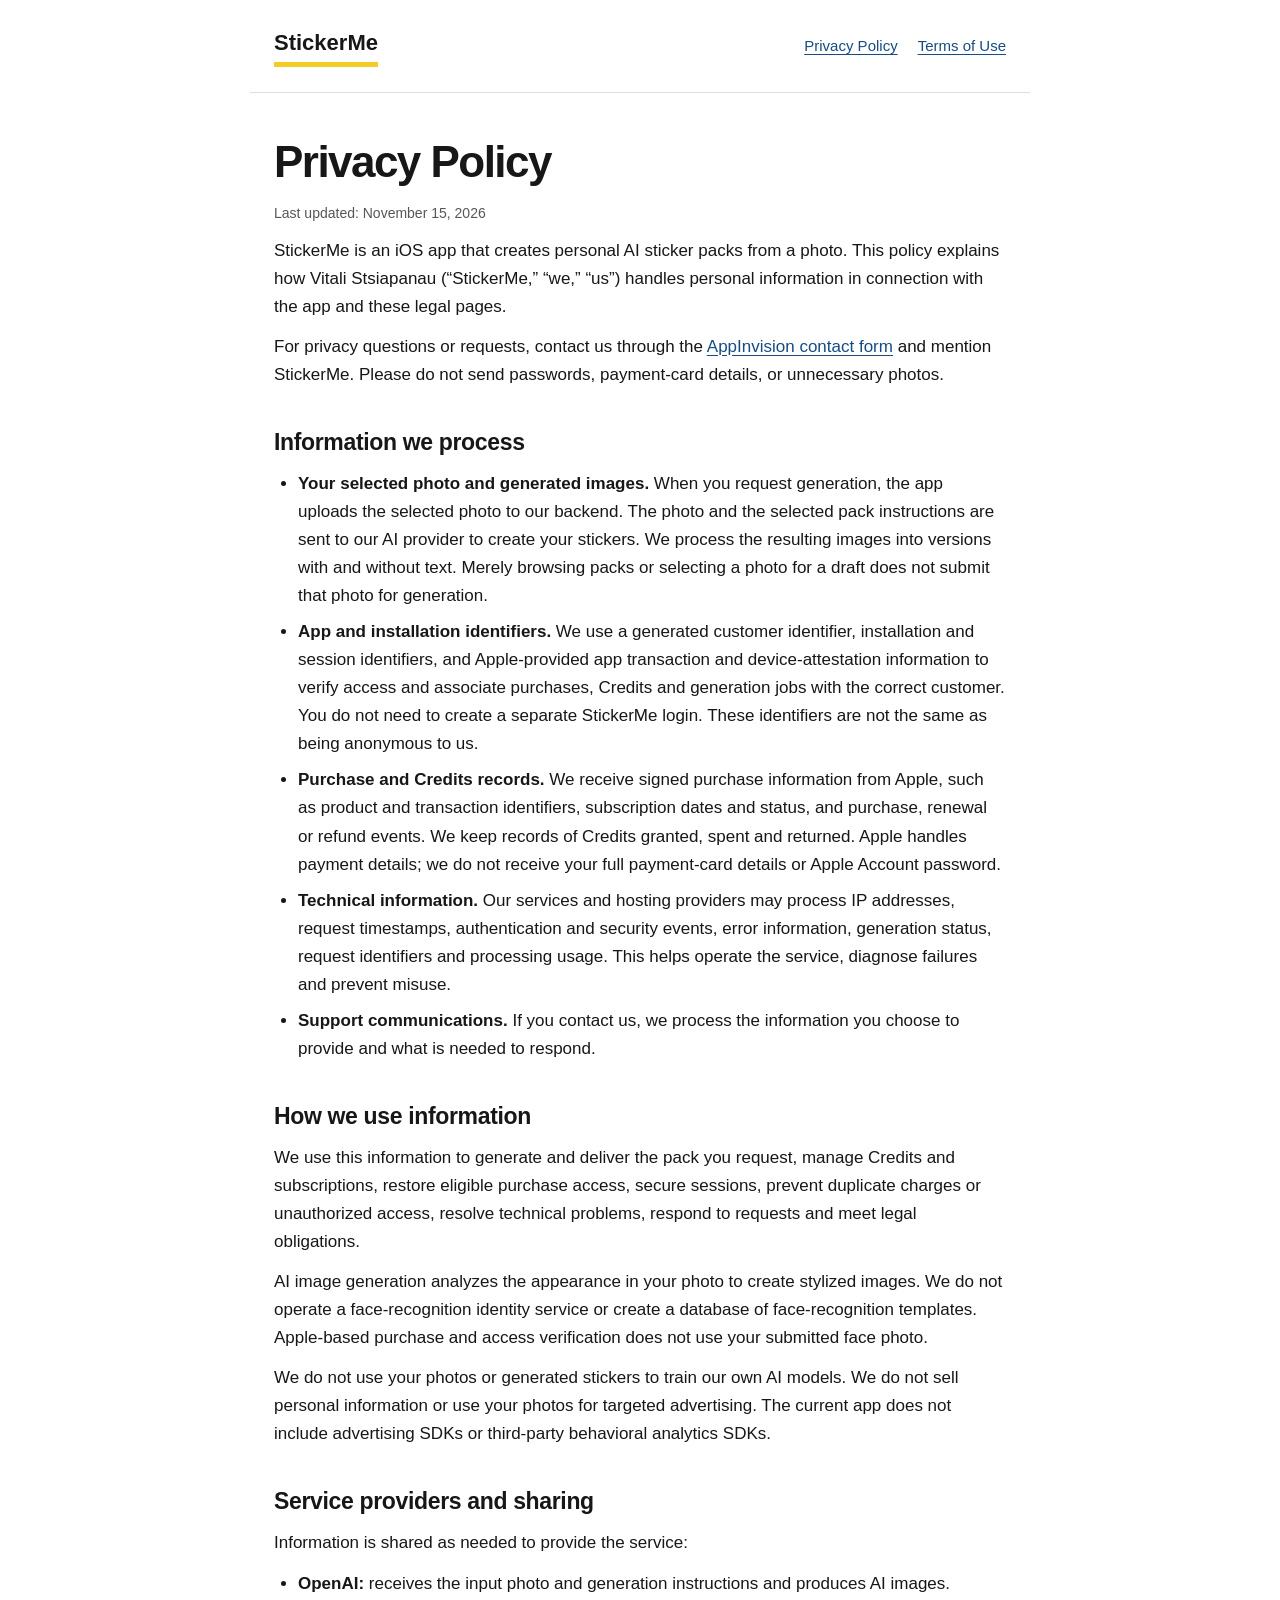
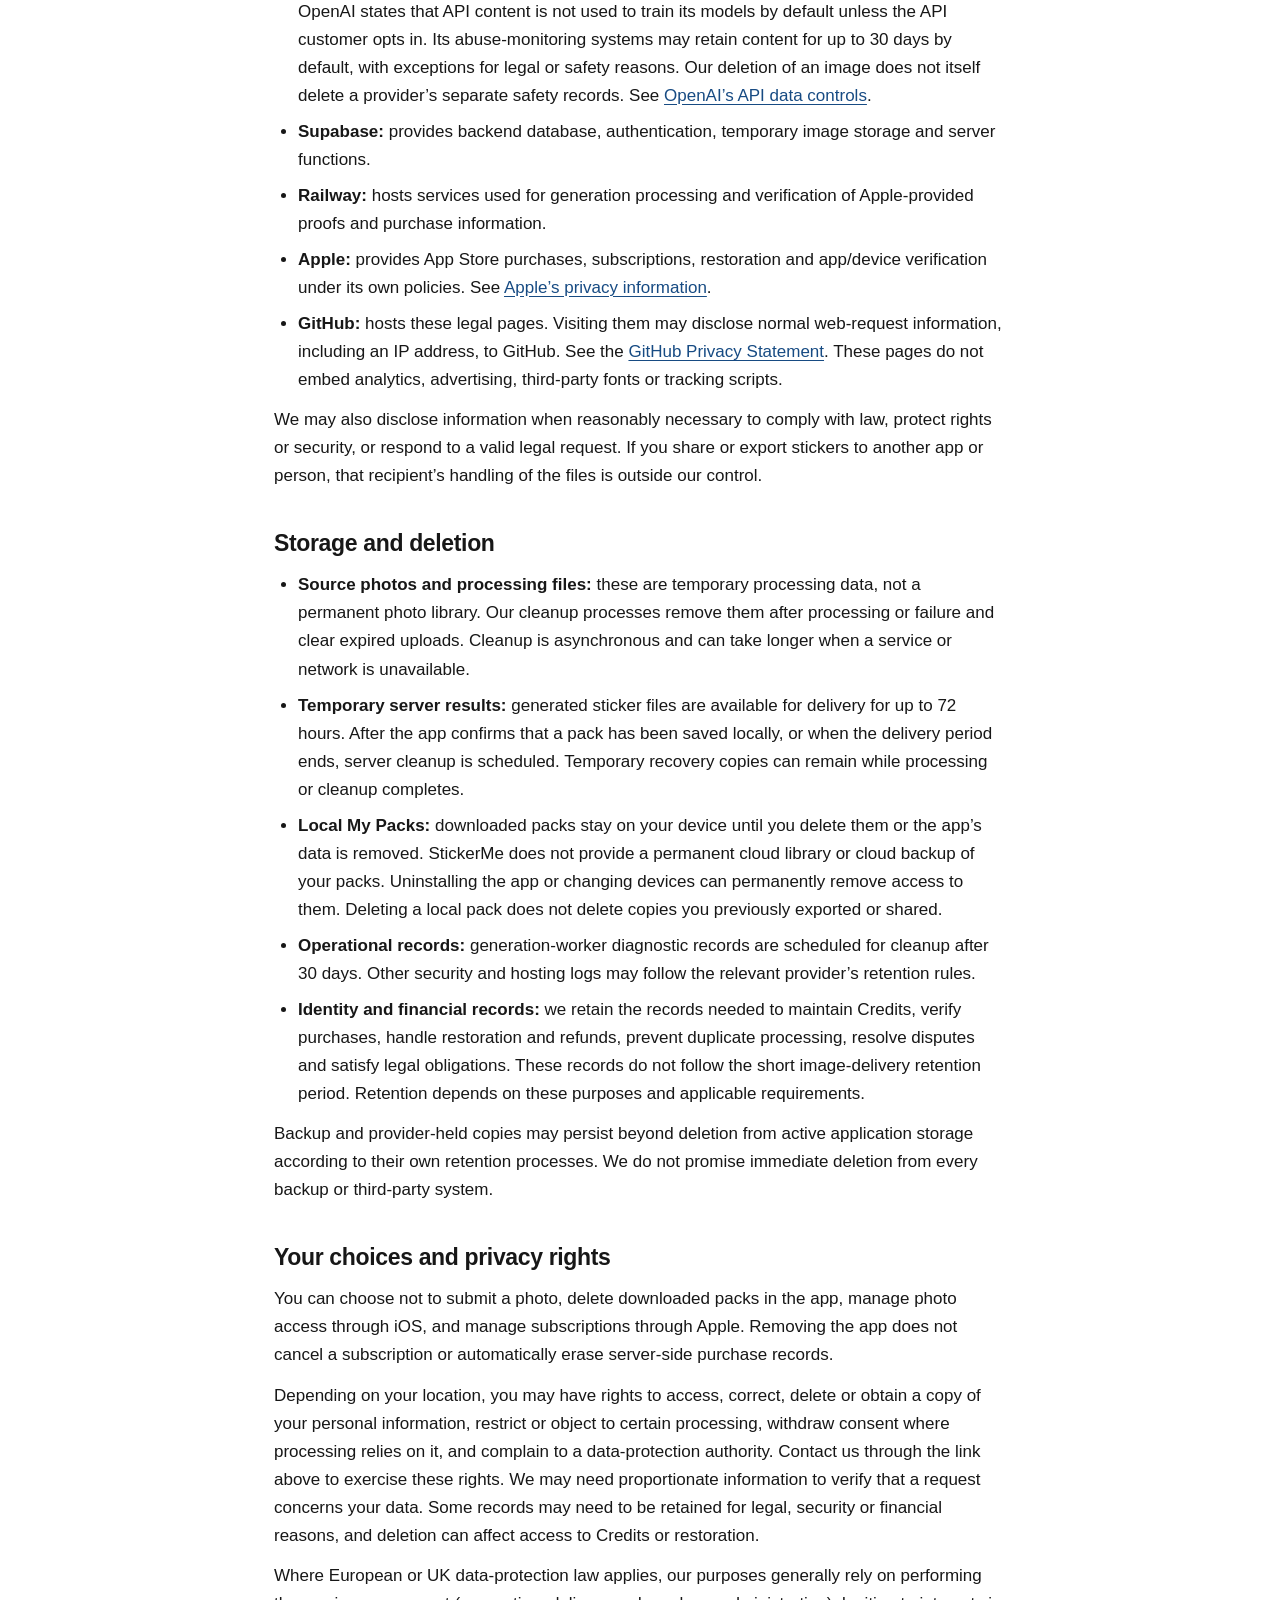
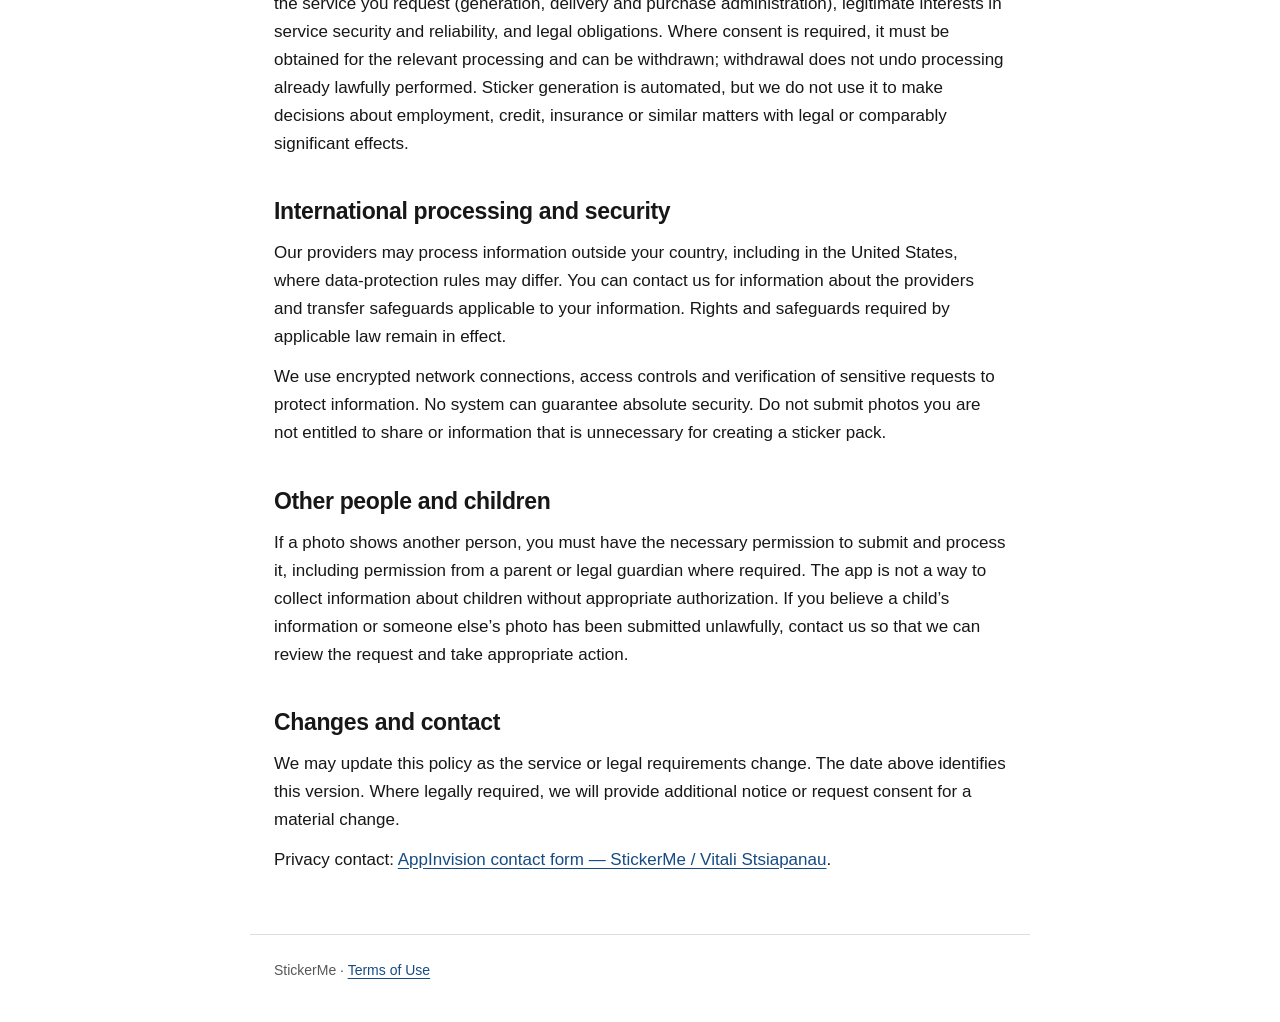
==== privacy/index.html @ 37896ce9 "Publish StickerMe Privacy Policy and Terms of Use" ====
<!doctype html>
<html lang="en">
<head>
<meta charset="utf-8"><meta name="viewport" content="width=device-width, initial-scale=1">
<meta name="description" content="How StickerMe handles photos, AI-generated stickers, purchases, identifiers and privacy requests.">
<title>Privacy Policy — StickerMe</title><link rel="stylesheet" href="../styles.css">
</head>
<body>
<a class="skip" href="#content">Skip to content</a>
<header><a class="brand" href="../">StickerMe</a><nav aria-label="Legal documents"><a href="./" aria-current="page">Privacy Policy</a><a href="../terms/">Terms of Use</a></nav></header>
<main id="content">
<h1>Privacy Policy</h1>
<p class="meta">Last updated: November 15, 2026</p>
<p>StickerMe is an iOS app that creates personal AI sticker packs from a photo. This policy explains how Vitali Stsiapanau (“StickerMe,” “we,” “us”) handles personal information in connection with the app and these legal pages.</p>
<p>For privacy questions or requests, contact us through the <a href="https://www.appinvision.com/#contact">AppInvision contact form</a> and mention StickerMe. Please do not send passwords, payment-card details, or unnecessary photos.</p>
<h2>Information we process</h2>
<ul>
<li><strong>Your selected photo and generated images.</strong> When you request generation, the app uploads the selected photo to our backend. The photo and the selected pack instructions are sent to our AI provider to create your stickers. We process the resulting images into versions with and without text. Merely browsing packs or selecting a photo for a draft does not submit that photo for generation.</li>
<li><strong>App and installation identifiers.</strong> We use a generated customer identifier, installation and session identifiers, and Apple-provided app transaction and device-attestation information to verify access and associate purchases, Credits and generation jobs with the correct customer. You do not need to create a separate StickerMe login. These identifiers are not the same as being anonymous to us.</li>
<li><strong>Purchase and Credits records.</strong> We receive signed purchase information from Apple, such as product and transaction identifiers, subscription dates and status, and purchase, renewal or refund events. We keep records of Credits granted, spent and returned. Apple handles payment details; we do not receive your full payment-card details or Apple Account password.</li>
<li><strong>Technical information.</strong> Our services and hosting providers may process IP addresses, request timestamps, authentication and security events, error information, generation status, request identifiers and processing usage. This helps operate the service, diagnose failures and prevent misuse.</li>
<li><strong>Support communications.</strong> If you contact us, we process the information you choose to provide and what is needed to respond.</li>
</ul>
<h2>How we use information</h2>
<p>We use this information to generate and deliver the pack you request, manage Credits and subscriptions, restore eligible purchase access, secure sessions, prevent duplicate charges or unauthorized access, resolve technical problems, respond to requests and meet legal obligations.</p>
<p>AI image generation analyzes the appearance in your photo to create stylized images. We do not operate a face-recognition identity service or create a database of face-recognition templates. Apple-based purchase and access verification does not use your submitted face photo.</p>
<p>We do not use your photos or generated stickers to train our own AI models. We do not sell personal information or use your photos for targeted advertising. The current app does not include advertising SDKs or third-party behavioral analytics SDKs.</p>
<h2>Service providers and sharing</h2>
<p>Information is shared as needed to provide the service:</p>
<ul>
<li><strong>OpenAI:</strong> receives the input photo and generation instructions and produces AI images. OpenAI states that API content is not used to train its models by default unless the API customer opts in. Its abuse-monitoring systems may retain content for up to 30 days by default, with exceptions for legal or safety reasons. Our deletion of an image does not itself delete a provider’s separate safety records. See <a href="https://developers.openai.com/api/docs/guides/your-data">OpenAI’s API data controls</a>.</li>
<li><strong>Supabase:</strong> provides backend database, authentication, temporary image storage and server functions.</li>
<li><strong>Railway:</strong> hosts services used for generation processing and verification of Apple-provided proofs and purchase information.</li>
<li><strong>Apple:</strong> provides App Store purchases, subscriptions, restoration and app/device verification under its own policies. See <a href="https://www.apple.com/legal/privacy/">Apple’s privacy information</a>.</li>
<li><strong>GitHub:</strong> hosts these legal pages. Visiting them may disclose normal web-request information, including an IP address, to GitHub. See the <a href="https://docs.github.com/en/site-policy/privacy-policies/github-general-privacy-statement">GitHub Privacy Statement</a>. These pages do not embed analytics, advertising, third-party fonts or tracking scripts.</li>
</ul>
<p>We may also disclose information when reasonably necessary to comply with law, protect rights or security, or respond to a valid legal request. If you share or export stickers to another app or person, that recipient’s handling of the files is outside our control.</p>
<h2>Storage and deletion</h2>
<ul>
<li><strong>Source photos and processing files:</strong> these are temporary processing data, not a permanent photo library. Our cleanup processes remove them after processing or failure and clear expired uploads. Cleanup is asynchronous and can take longer when a service or network is unavailable.</li>
<li><strong>Temporary server results:</strong> generated sticker files are available for delivery for up to 72 hours. After the app confirms that a pack has been saved locally, or when the delivery period ends, server cleanup is scheduled. Temporary recovery copies can remain while processing or cleanup completes.</li>
<li><strong>Local My Packs:</strong> downloaded packs stay on your device until you delete them or the app’s data is removed. StickerMe does not provide a permanent cloud library or cloud backup of your packs. Uninstalling the app or changing devices can permanently remove access to them. Deleting a local pack does not delete copies you previously exported or shared.</li>
<li><strong>Operational records:</strong> generation-worker diagnostic records are scheduled for cleanup after 30 days. Other security and hosting logs may follow the relevant provider’s retention rules.</li>
<li><strong>Identity and financial records:</strong> we retain the records needed to maintain Credits, verify purchases, handle restoration and refunds, prevent duplicate processing, resolve disputes and satisfy legal obligations. These records do not follow the short image-delivery retention period. Retention depends on these purposes and applicable requirements.</li>
</ul>
<p>Backup and provider-held copies may persist beyond deletion from active application storage according to their own retention processes. We do not promise immediate deletion from every backup or third-party system.</p>
<h2>Your choices and privacy rights</h2>
<p>You can choose not to submit a photo, delete downloaded packs in the app, manage photo access through iOS, and manage subscriptions through Apple. Removing the app does not cancel a subscription or automatically erase server-side purchase records.</p>
<p>Depending on your location, you may have rights to access, correct, delete or obtain a copy of your personal information, restrict or object to certain processing, withdraw consent where processing relies on it, and complain to a data-protection authority. Contact us through the link above to exercise these rights. We may need proportionate information to verify that a request concerns your data. Some records may need to be retained for legal, security or financial reasons, and deletion can affect access to Credits or restoration.</p>
<p>Where European or UK data-protection law applies, our purposes generally rely on performing the service you request (generation, delivery and purchase administration), legitimate interests in service security and reliability, and legal obligations. Where consent is required, it must be obtained for the relevant processing and can be withdrawn; withdrawal does not undo processing already lawfully performed. Sticker generation is automated, but we do not use it to make decisions about employment, credit, insurance or similar matters with legal or comparably significant effects.</p>
<h2>International processing and security</h2>
<p>Our providers may process information outside your country, including in the United States, where data-protection rules may differ. You can contact us for information about the providers and transfer safeguards applicable to your information. Rights and safeguards required by applicable law remain in effect.</p>
<p>We use encrypted network connections, access controls and verification of sensitive requests to protect information. No system can guarantee absolute security. Do not submit photos you are not entitled to share or information that is unnecessary for creating a sticker pack.</p>
<h2>Other people and children</h2>
<p>If a photo shows another person, you must have the necessary permission to submit and process it, including permission from a parent or legal guardian where required. The app is not a way to collect information about children without appropriate authorization. If you believe a child’s information or someone else’s photo has been submitted unlawfully, contact us so that we can review the request and take appropriate action.</p>
<h2>Changes and contact</h2>
<p>We may update this policy as the service or legal requirements change. The date above identifies this version. Where legally required, we will provide additional notice or request consent for a material change.</p>
<p>Privacy contact: <a href="https://www.appinvision.com/#contact">AppInvision contact form — StickerMe / Vitali Stsiapanau</a>.</p>
</main>
<footer>StickerMe · <a href="../terms/">Terms of Use</a></footer>
</body></html>
---- styles.css ----
:root { color-scheme: light; --paper: #fff; --ink: #171717; --muted: #575757; --line: #ddd; --accent: #f5cc26; --link: #174b83; }
* { box-sizing: border-box; }
html { -webkit-text-size-adjust: 100%; }
body { margin: 0; background: var(--paper); color: var(--ink); font: 17px/1.65 -apple-system, BlinkMacSystemFont, "Segoe UI", sans-serif; }
a { color: var(--link); text-underline-offset: .18em; overflow-wrap: anywhere; }
a:hover { text-decoration-thickness: 2px; }
a:focus-visible { outline: 3px solid var(--ink); outline-offset: 4px; background: var(--accent); }
header, main, footer { max-width: 780px; margin: auto; padding: 24px; }
header { border-bottom: 1px solid var(--line); display: flex; flex-wrap: wrap; gap: 16px; align-items: center; justify-content: space-between; }
.brand { color: var(--ink); font-weight: 800; font-size: 22px; text-decoration: none; border-bottom: 5px solid var(--accent); }
nav { display: flex; flex-wrap: wrap; gap: 8px 20px; font-size: 15px; }
nav a { display: inline-flex; align-items: center; min-height: 44px; }
h1 { font-size: clamp(30px, 7vw, 44px); line-height: 1.15; letter-spacing: -.035em; margin: 20px 0 14px; }
h2 { font-size: 23px; line-height: 1.35; margin: 38px 0 12px; letter-spacing: -.015em; }
p, ul { margin: 12px 0; }
ul { padding-left: 24px; }
li { margin: 8px 0; }
.meta, footer { color: var(--muted); font-size: 14px; }
footer { border-top: 1px solid var(--line); margin-top: 24px; padding-bottom: 40px; }
.skip { position: absolute; top: -100px; left: 16px; padding: 12px; background: white; }
.skip:focus { top: 12px; }
@media (max-width: 420px) { header, main, footer { padding-left: 20px; padding-right: 20px; } }
@media print { header, .skip { display: none; } main { max-width: none; } a { color: inherit; } }
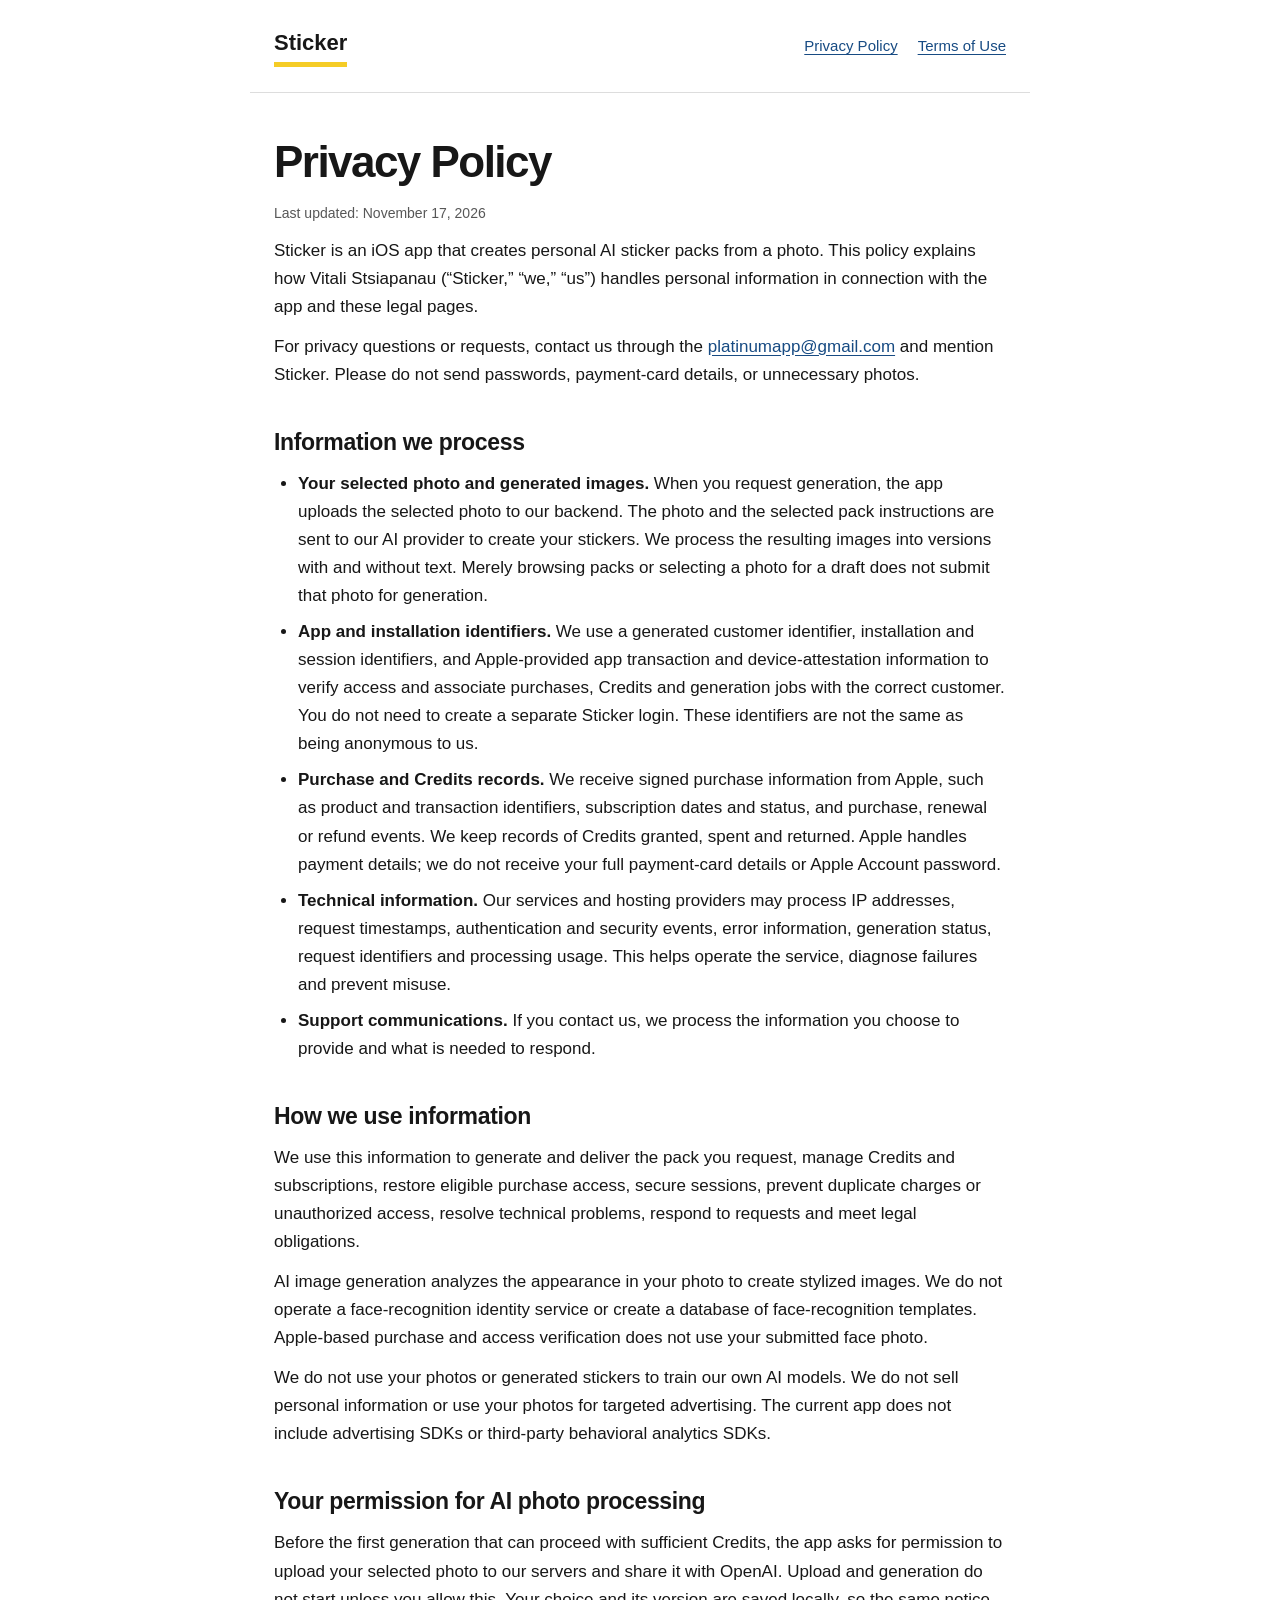
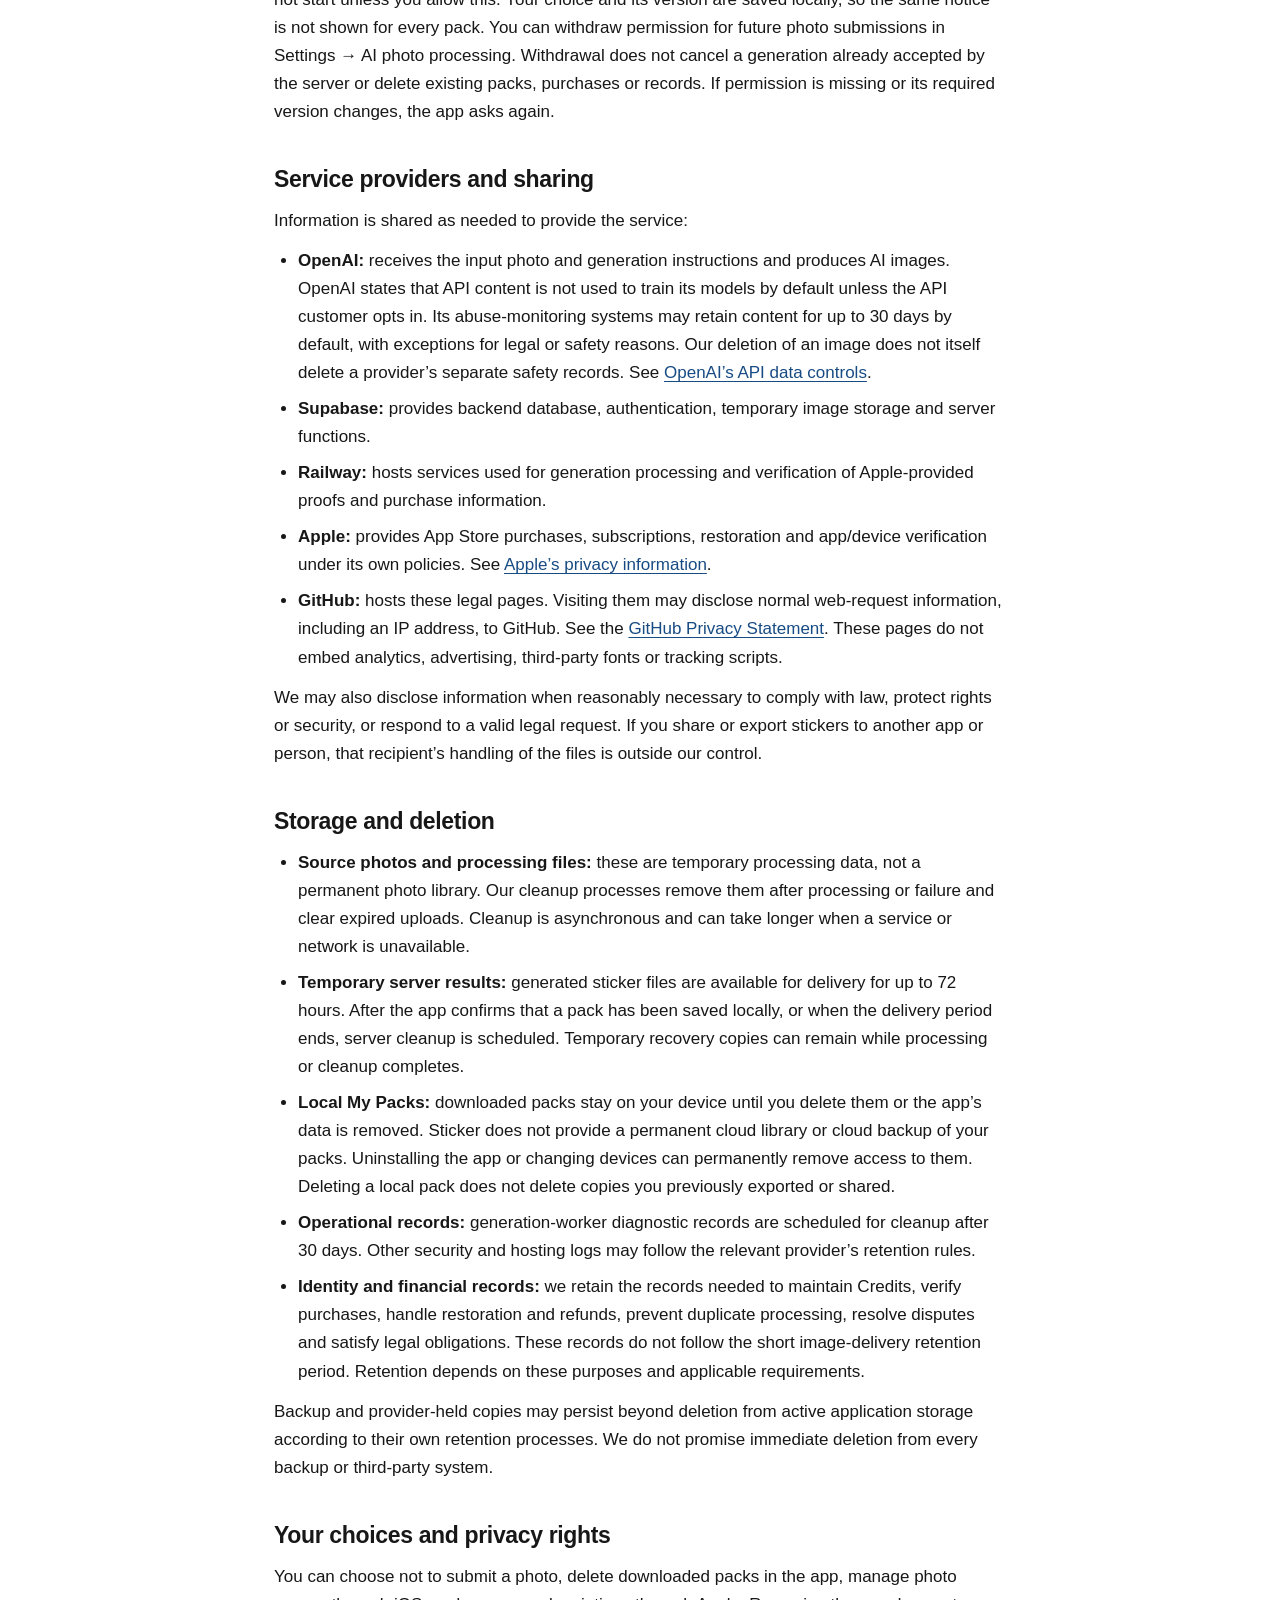
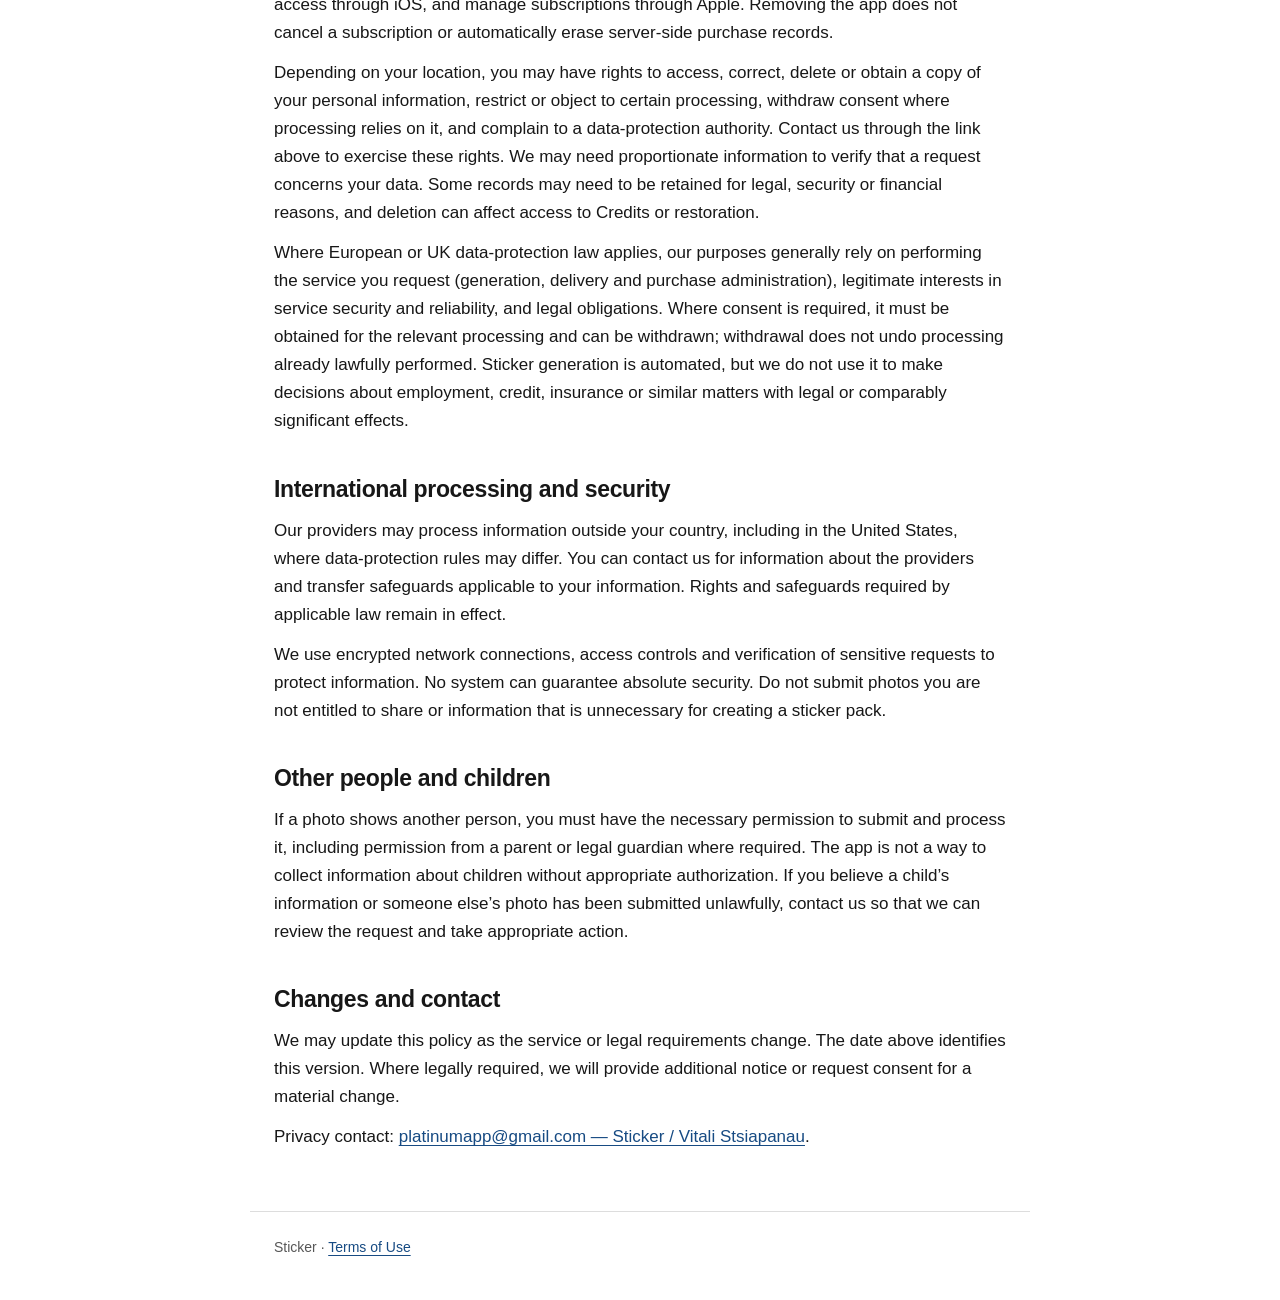
==== commit 747e1e51: "Align legal pages with Sticker consent and support" ====
--- a/privacy/index.html
+++ b/privacy/index.html
@@ -2,21 +2,21 @@
 <html lang="en">
 <head>
 <meta charset="utf-8"><meta name="viewport" content="width=device-width, initial-scale=1">
-<meta name="description" content="How StickerMe handles photos, AI-generated stickers, purchases, identifiers and privacy requests.">
-<title>Privacy Policy — StickerMe</title><link rel="stylesheet" href="../styles.css">
+<meta name="description" content="How Sticker handles photos, AI-generated stickers, purchases, identifiers and privacy requests.">
+<title>Privacy Policy — Sticker</title><link rel="stylesheet" href="../styles.css">
 </head>
 <body>
 <a class="skip" href="#content">Skip to content</a>
-<header><a class="brand" href="../">StickerMe</a><nav aria-label="Legal documents"><a href="./" aria-current="page">Privacy Policy</a><a href="../terms/">Terms of Use</a></nav></header>
+<header><a class="brand" href="../">Sticker</a><nav aria-label="Legal documents"><a href="./" aria-current="page">Privacy Policy</a><a href="../terms/">Terms of Use</a></nav></header>
 <main id="content">
 <h1>Privacy Policy</h1>
-<p class="meta">Last updated: November 15, 2026</p>
-<p>StickerMe is an iOS app that creates personal AI sticker packs from a photo. This policy explains how Vitali Stsiapanau (“StickerMe,” “we,” “us”) handles personal information in connection with the app and these legal pages.</p>
-<p>For privacy questions or requests, contact us through the <a href="https://www.appinvision.com/#contact">AppInvision contact form</a> and mention StickerMe. Please do not send passwords, payment-card details, or unnecessary photos.</p>
+<p class="meta">Last updated: November 17, 2026</p>
+<p>Sticker is an iOS app that creates personal AI sticker packs from a photo. This policy explains how Vitali Stsiapanau (“Sticker,” “we,” “us”) handles personal information in connection with the app and these legal pages.</p>
+<p>For privacy questions or requests, contact us through the <a href="mailto:platinumapp@gmail.com">platinumapp@gmail.com</a> and mention Sticker. Please do not send passwords, payment-card details, or unnecessary photos.</p>
 <h2>Information we process</h2>
 <ul>
 <li><strong>Your selected photo and generated images.</strong> When you request generation, the app uploads the selected photo to our backend. The photo and the selected pack instructions are sent to our AI provider to create your stickers. We process the resulting images into versions with and without text. Merely browsing packs or selecting a photo for a draft does not submit that photo for generation.</li>
-<li><strong>App and installation identifiers.</strong> We use a generated customer identifier, installation and session identifiers, and Apple-provided app transaction and device-attestation information to verify access and associate purchases, Credits and generation jobs with the correct customer. You do not need to create a separate StickerMe login. These identifiers are not the same as being anonymous to us.</li>
+<li><strong>App and installation identifiers.</strong> We use a generated customer identifier, installation and session identifiers, and Apple-provided app transaction and device-attestation information to verify access and associate purchases, Credits and generation jobs with the correct customer. You do not need to create a separate Sticker login. These identifiers are not the same as being anonymous to us.</li>
 <li><strong>Purchase and Credits records.</strong> We receive signed purchase information from Apple, such as product and transaction identifiers, subscription dates and status, and purchase, renewal or refund events. We keep records of Credits granted, spent and returned. Apple handles payment details; we do not receive your full payment-card details or Apple Account password.</li>
 <li><strong>Technical information.</strong> Our services and hosting providers may process IP addresses, request timestamps, authentication and security events, error information, generation status, request identifiers and processing usage. This helps operate the service, diagnose failures and prevent misuse.</li>
 <li><strong>Support communications.</strong> If you contact us, we process the information you choose to provide and what is needed to respond.</li>
@@ -25,6 +25,8 @@
 <p>We use this information to generate and deliver the pack you request, manage Credits and subscriptions, restore eligible purchase access, secure sessions, prevent duplicate charges or unauthorized access, resolve technical problems, respond to requests and meet legal obligations.</p>
 <p>AI image generation analyzes the appearance in your photo to create stylized images. We do not operate a face-recognition identity service or create a database of face-recognition templates. Apple-based purchase and access verification does not use your submitted face photo.</p>
 <p>We do not use your photos or generated stickers to train our own AI models. We do not sell personal information or use your photos for targeted advertising. The current app does not include advertising SDKs or third-party behavioral analytics SDKs.</p>
+<h2>Your permission for AI photo processing</h2>
+<p>Before the first generation that can proceed with sufficient Credits, the app asks for permission to upload your selected photo to our servers and share it with OpenAI. Upload and generation do not start unless you allow this. Your choice and its version are saved locally, so the same notice is not shown for every pack. You can withdraw permission for future photo submissions in Settings → AI photo processing. Withdrawal does not cancel a generation already accepted by the server or delete existing packs, purchases or records. If permission is missing or its required version changes, the app asks again.</p>
 <h2>Service providers and sharing</h2>
 <p>Information is shared as needed to provide the service:</p>
 <ul>
@@ -39,7 +41,7 @@
 <ul>
 <li><strong>Source photos and processing files:</strong> these are temporary processing data, not a permanent photo library. Our cleanup processes remove them after processing or failure and clear expired uploads. Cleanup is asynchronous and can take longer when a service or network is unavailable.</li>
 <li><strong>Temporary server results:</strong> generated sticker files are available for delivery for up to 72 hours. After the app confirms that a pack has been saved locally, or when the delivery period ends, server cleanup is scheduled. Temporary recovery copies can remain while processing or cleanup completes.</li>
-<li><strong>Local My Packs:</strong> downloaded packs stay on your device until you delete them or the app’s data is removed. StickerMe does not provide a permanent cloud library or cloud backup of your packs. Uninstalling the app or changing devices can permanently remove access to them. Deleting a local pack does not delete copies you previously exported or shared.</li>
+<li><strong>Local My Packs:</strong> downloaded packs stay on your device until you delete them or the app’s data is removed. Sticker does not provide a permanent cloud library or cloud backup of your packs. Uninstalling the app or changing devices can permanently remove access to them. Deleting a local pack does not delete copies you previously exported or shared.</li>
 <li><strong>Operational records:</strong> generation-worker diagnostic records are scheduled for cleanup after 30 days. Other security and hosting logs may follow the relevant provider’s retention rules.</li>
 <li><strong>Identity and financial records:</strong> we retain the records needed to maintain Credits, verify purchases, handle restoration and refunds, prevent duplicate processing, resolve disputes and satisfy legal obligations. These records do not follow the short image-delivery retention period. Retention depends on these purposes and applicable requirements.</li>
 </ul>
@@ -55,7 +57,7 @@
 <p>If a photo shows another person, you must have the necessary permission to submit and process it, including permission from a parent or legal guardian where required. The app is not a way to collect information about children without appropriate authorization. If you believe a child’s information or someone else’s photo has been submitted unlawfully, contact us so that we can review the request and take appropriate action.</p>
 <h2>Changes and contact</h2>
 <p>We may update this policy as the service or legal requirements change. The date above identifies this version. Where legally required, we will provide additional notice or request consent for a material change.</p>
-<p>Privacy contact: <a href="https://www.appinvision.com/#contact">AppInvision contact form — StickerMe / Vitali Stsiapanau</a>.</p>
+<p>Privacy contact: <a href="mailto:platinumapp@gmail.com">platinumapp@gmail.com — Sticker / Vitali Stsiapanau</a>.</p>
 </main>
-<footer>StickerMe · <a href="../terms/">Terms of Use</a></footer>
+<footer>Sticker · <a href="../terms/">Terms of Use</a></footer>
 </body></html>
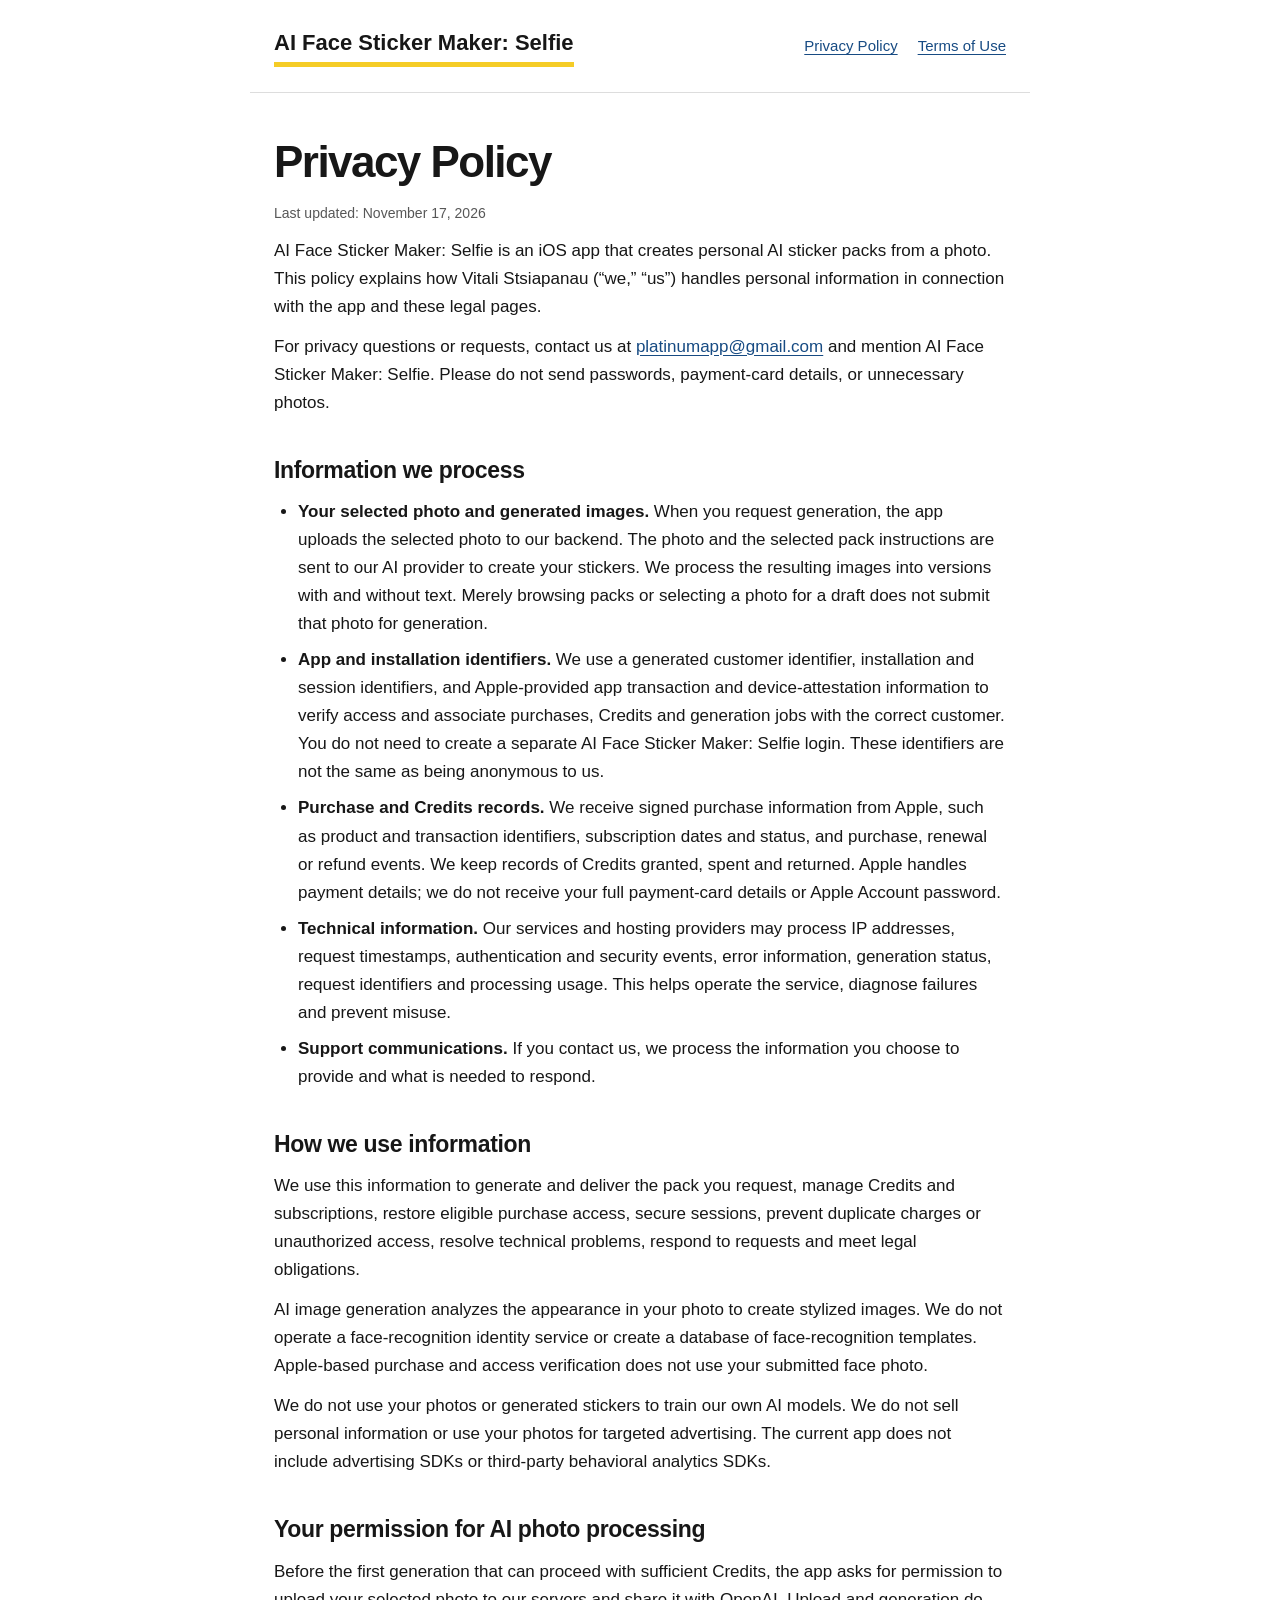
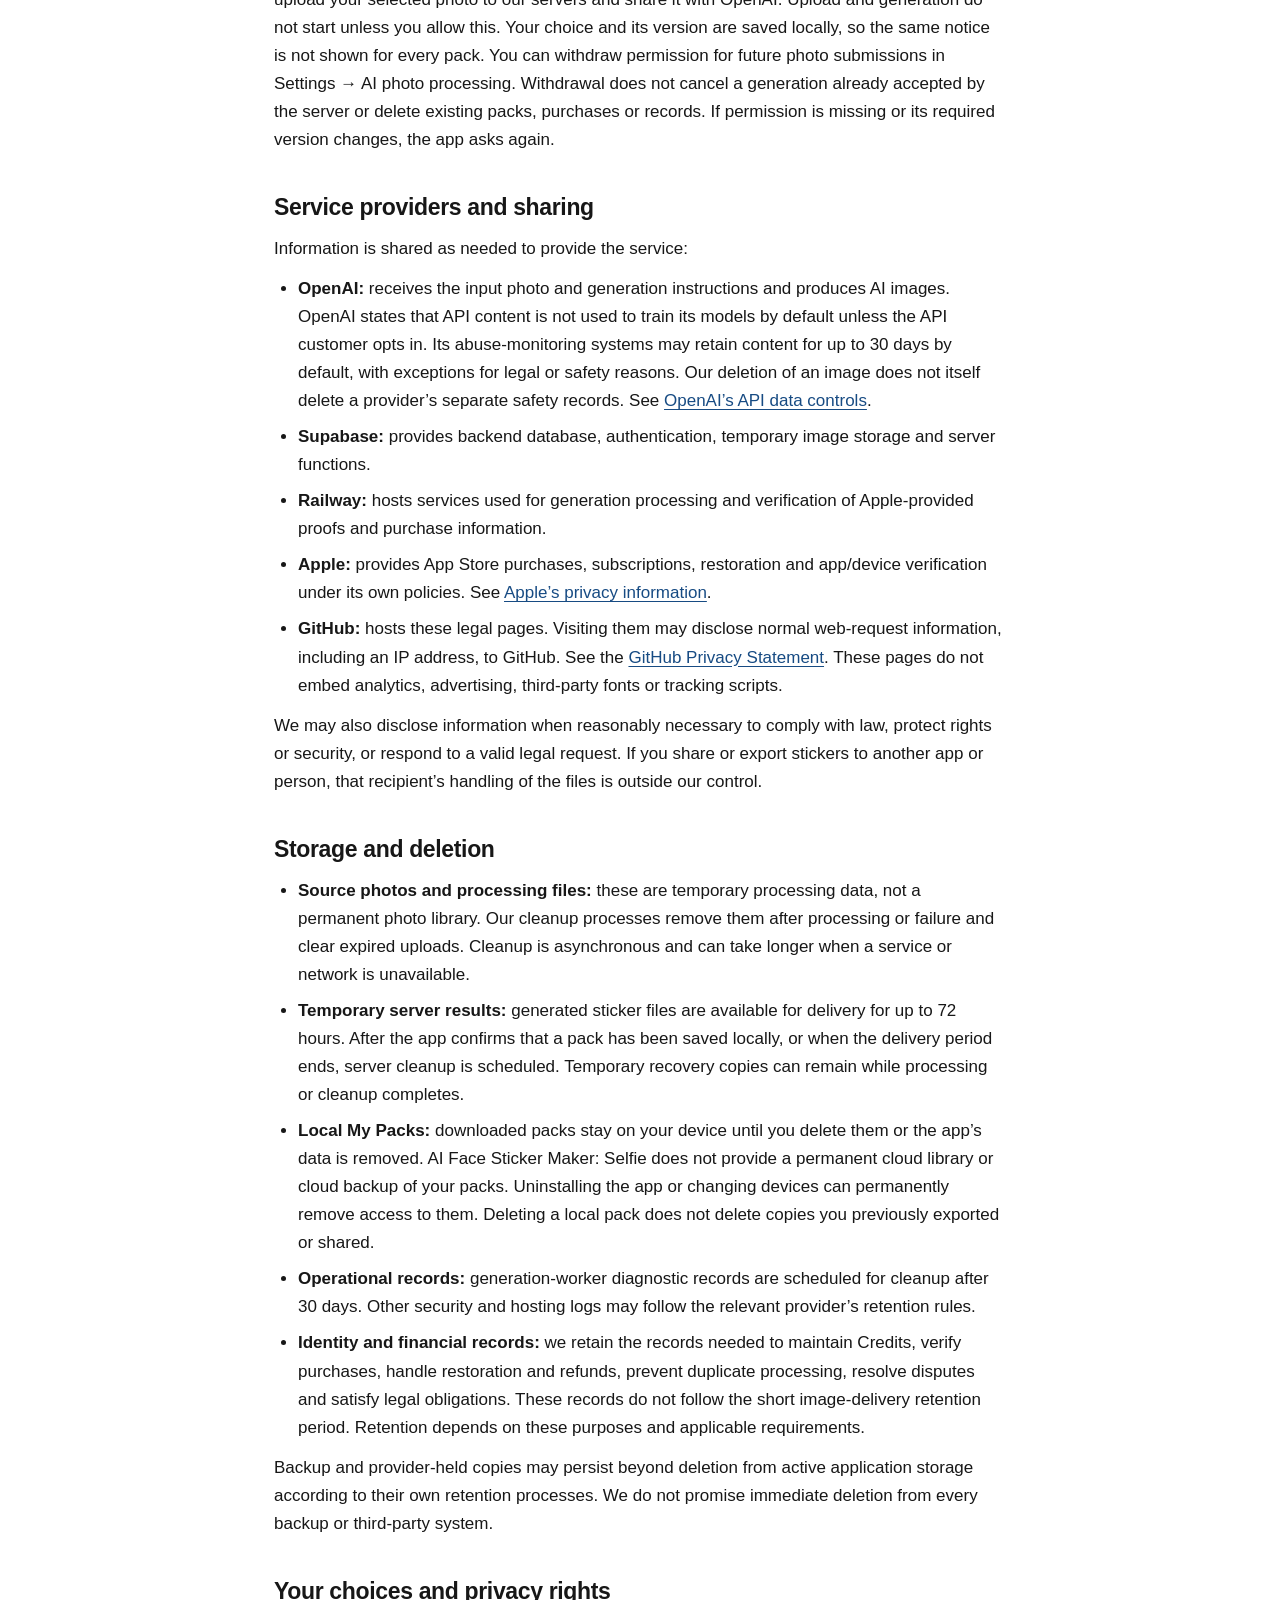
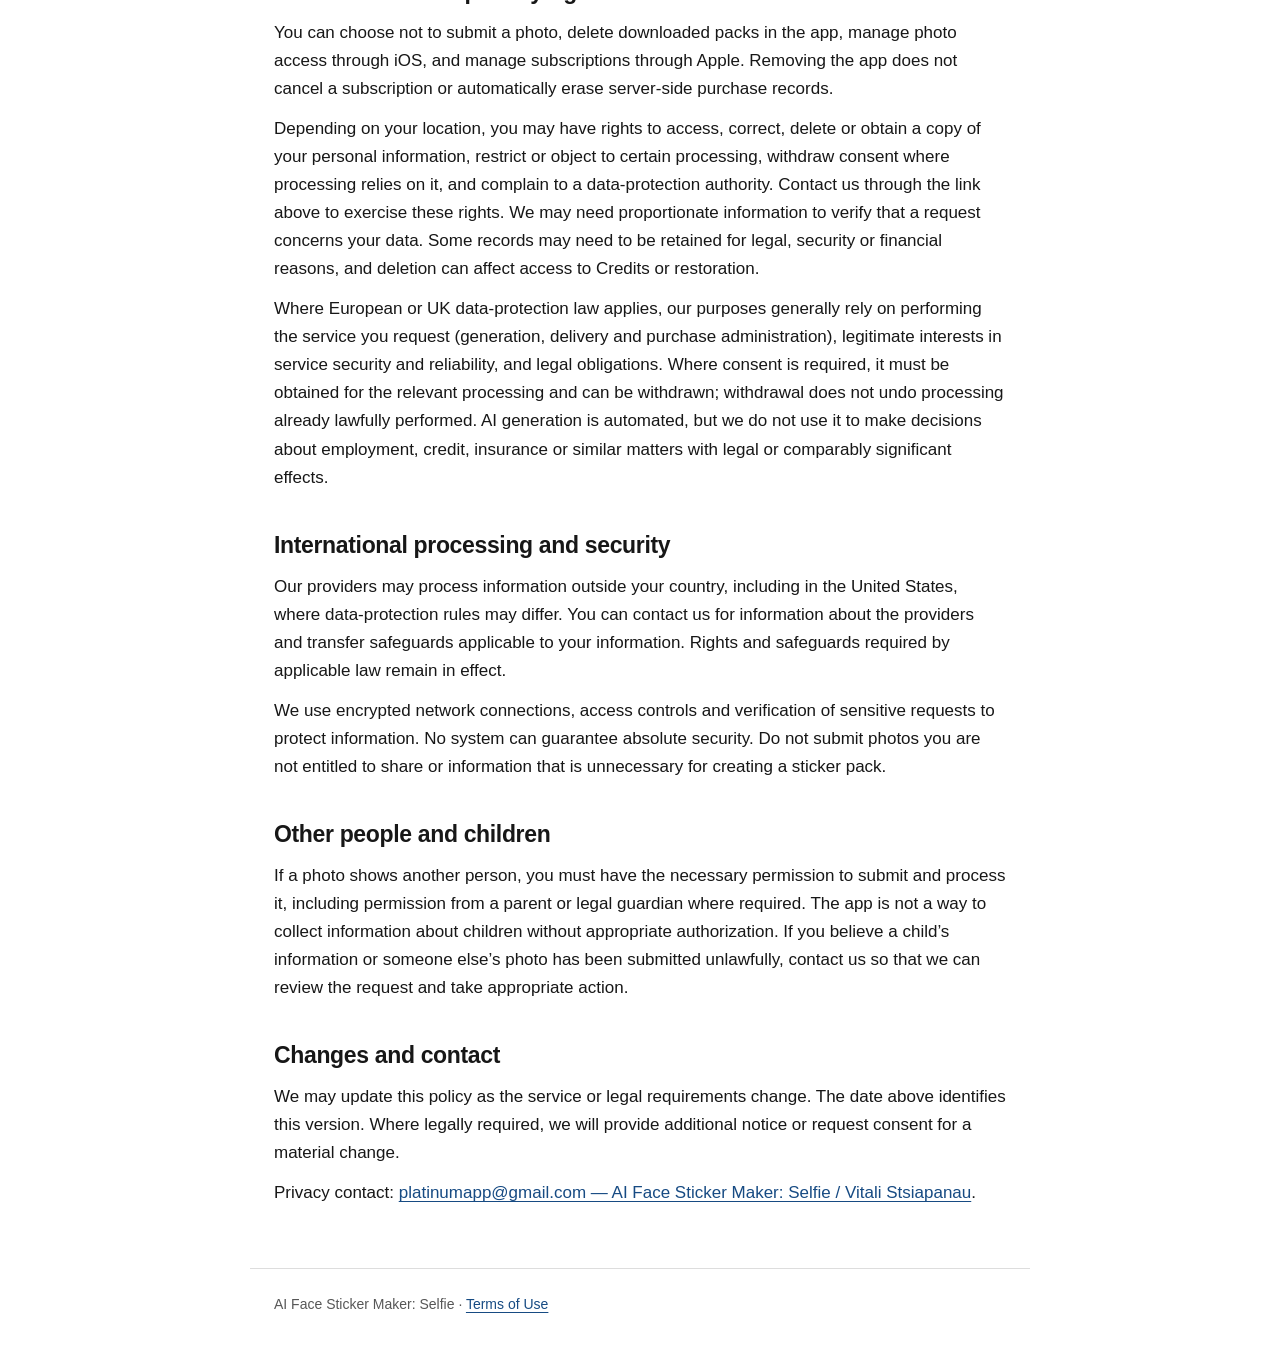
==== commit aeb275c3: "Use full App Store name on legal pages" ====
--- a/privacy/index.html
+++ b/privacy/index.html
@@ -2,21 +2,21 @@
 <html lang="en">
 <head>
 <meta charset="utf-8"><meta name="viewport" content="width=device-width, initial-scale=1">
-<meta name="description" content="How Sticker handles photos, AI-generated stickers, purchases, identifiers and privacy requests.">
-<title>Privacy Policy — Sticker</title><link rel="stylesheet" href="../styles.css">
+<meta name="description" content="How AI Face Sticker Maker: Selfie handles photos, AI-generated stickers, purchases, identifiers and privacy requests.">
+<title>Privacy Policy — AI Face Sticker Maker: Selfie</title><link rel="stylesheet" href="../styles.css">
 </head>
 <body>
 <a class="skip" href="#content">Skip to content</a>
-<header><a class="brand" href="../">Sticker</a><nav aria-label="Legal documents"><a href="./" aria-current="page">Privacy Policy</a><a href="../terms/">Terms of Use</a></nav></header>
+<header><a class="brand" href="../">AI Face Sticker Maker: Selfie</a><nav aria-label="Legal documents"><a href="./" aria-current="page">Privacy Policy</a><a href="../terms/">Terms of Use</a></nav></header>
 <main id="content">
 <h1>Privacy Policy</h1>
 <p class="meta">Last updated: November 17, 2026</p>
-<p>Sticker is an iOS app that creates personal AI sticker packs from a photo. This policy explains how Vitali Stsiapanau (“Sticker,” “we,” “us”) handles personal information in connection with the app and these legal pages.</p>
-<p>For privacy questions or requests, contact us through the <a href="mailto:platinumapp@gmail.com">platinumapp@gmail.com</a> and mention Sticker. Please do not send passwords, payment-card details, or unnecessary photos.</p>
+<p>AI Face Sticker Maker: Selfie is an iOS app that creates personal AI sticker packs from a photo. This policy explains how Vitali Stsiapanau (“we,” “us”) handles personal information in connection with the app and these legal pages.</p>
+<p>For privacy questions or requests, contact us at <a href="mailto:platinumapp@gmail.com">platinumapp@gmail.com</a> and mention AI Face Sticker Maker: Selfie. Please do not send passwords, payment-card details, or unnecessary photos.</p>
 <h2>Information we process</h2>
 <ul>
 <li><strong>Your selected photo and generated images.</strong> When you request generation, the app uploads the selected photo to our backend. The photo and the selected pack instructions are sent to our AI provider to create your stickers. We process the resulting images into versions with and without text. Merely browsing packs or selecting a photo for a draft does not submit that photo for generation.</li>
-<li><strong>App and installation identifiers.</strong> We use a generated customer identifier, installation and session identifiers, and Apple-provided app transaction and device-attestation information to verify access and associate purchases, Credits and generation jobs with the correct customer. You do not need to create a separate Sticker login. These identifiers are not the same as being anonymous to us.</li>
+<li><strong>App and installation identifiers.</strong> We use a generated customer identifier, installation and session identifiers, and Apple-provided app transaction and device-attestation information to verify access and associate purchases, Credits and generation jobs with the correct customer. You do not need to create a separate AI Face Sticker Maker: Selfie login. These identifiers are not the same as being anonymous to us.</li>
 <li><strong>Purchase and Credits records.</strong> We receive signed purchase information from Apple, such as product and transaction identifiers, subscription dates and status, and purchase, renewal or refund events. We keep records of Credits granted, spent and returned. Apple handles payment details; we do not receive your full payment-card details or Apple Account password.</li>
 <li><strong>Technical information.</strong> Our services and hosting providers may process IP addresses, request timestamps, authentication and security events, error information, generation status, request identifiers and processing usage. This helps operate the service, diagnose failures and prevent misuse.</li>
 <li><strong>Support communications.</strong> If you contact us, we process the information you choose to provide and what is needed to respond.</li>
@@ -41,7 +41,7 @@
 <ul>
 <li><strong>Source photos and processing files:</strong> these are temporary processing data, not a permanent photo library. Our cleanup processes remove them after processing or failure and clear expired uploads. Cleanup is asynchronous and can take longer when a service or network is unavailable.</li>
 <li><strong>Temporary server results:</strong> generated sticker files are available for delivery for up to 72 hours. After the app confirms that a pack has been saved locally, or when the delivery period ends, server cleanup is scheduled. Temporary recovery copies can remain while processing or cleanup completes.</li>
-<li><strong>Local My Packs:</strong> downloaded packs stay on your device until you delete them or the app’s data is removed. Sticker does not provide a permanent cloud library or cloud backup of your packs. Uninstalling the app or changing devices can permanently remove access to them. Deleting a local pack does not delete copies you previously exported or shared.</li>
+<li><strong>Local My Packs:</strong> downloaded packs stay on your device until you delete them or the app’s data is removed. AI Face Sticker Maker: Selfie does not provide a permanent cloud library or cloud backup of your packs. Uninstalling the app or changing devices can permanently remove access to them. Deleting a local pack does not delete copies you previously exported or shared.</li>
 <li><strong>Operational records:</strong> generation-worker diagnostic records are scheduled for cleanup after 30 days. Other security and hosting logs may follow the relevant provider’s retention rules.</li>
 <li><strong>Identity and financial records:</strong> we retain the records needed to maintain Credits, verify purchases, handle restoration and refunds, prevent duplicate processing, resolve disputes and satisfy legal obligations. These records do not follow the short image-delivery retention period. Retention depends on these purposes and applicable requirements.</li>
 </ul>
@@ -49,7 +49,7 @@
 <h2>Your choices and privacy rights</h2>
 <p>You can choose not to submit a photo, delete downloaded packs in the app, manage photo access through iOS, and manage subscriptions through Apple. Removing the app does not cancel a subscription or automatically erase server-side purchase records.</p>
 <p>Depending on your location, you may have rights to access, correct, delete or obtain a copy of your personal information, restrict or object to certain processing, withdraw consent where processing relies on it, and complain to a data-protection authority. Contact us through the link above to exercise these rights. We may need proportionate information to verify that a request concerns your data. Some records may need to be retained for legal, security or financial reasons, and deletion can affect access to Credits or restoration.</p>
-<p>Where European or UK data-protection law applies, our purposes generally rely on performing the service you request (generation, delivery and purchase administration), legitimate interests in service security and reliability, and legal obligations. Where consent is required, it must be obtained for the relevant processing and can be withdrawn; withdrawal does not undo processing already lawfully performed. Sticker generation is automated, but we do not use it to make decisions about employment, credit, insurance or similar matters with legal or comparably significant effects.</p>
+<p>Where European or UK data-protection law applies, our purposes generally rely on performing the service you request (generation, delivery and purchase administration), legitimate interests in service security and reliability, and legal obligations. Where consent is required, it must be obtained for the relevant processing and can be withdrawn; withdrawal does not undo processing already lawfully performed. AI generation is automated, but we do not use it to make decisions about employment, credit, insurance or similar matters with legal or comparably significant effects.</p>
 <h2>International processing and security</h2>
 <p>Our providers may process information outside your country, including in the United States, where data-protection rules may differ. You can contact us for information about the providers and transfer safeguards applicable to your information. Rights and safeguards required by applicable law remain in effect.</p>
 <p>We use encrypted network connections, access controls and verification of sensitive requests to protect information. No system can guarantee absolute security. Do not submit photos you are not entitled to share or information that is unnecessary for creating a sticker pack.</p>
@@ -57,7 +57,7 @@
 <p>If a photo shows another person, you must have the necessary permission to submit and process it, including permission from a parent or legal guardian where required. The app is not a way to collect information about children without appropriate authorization. If you believe a child’s information or someone else’s photo has been submitted unlawfully, contact us so that we can review the request and take appropriate action.</p>
 <h2>Changes and contact</h2>
 <p>We may update this policy as the service or legal requirements change. The date above identifies this version. Where legally required, we will provide additional notice or request consent for a material change.</p>
-<p>Privacy contact: <a href="mailto:platinumapp@gmail.com">platinumapp@gmail.com — Sticker / Vitali Stsiapanau</a>.</p>
+<p>Privacy contact: <a href="mailto:platinumapp@gmail.com">platinumapp@gmail.com — AI Face Sticker Maker: Selfie / Vitali Stsiapanau</a>.</p>
 </main>
-<footer>Sticker · <a href="../terms/">Terms of Use</a></footer>
+<footer>AI Face Sticker Maker: Selfie · <a href="../terms/">Terms of Use</a></footer>
 </body></html>
